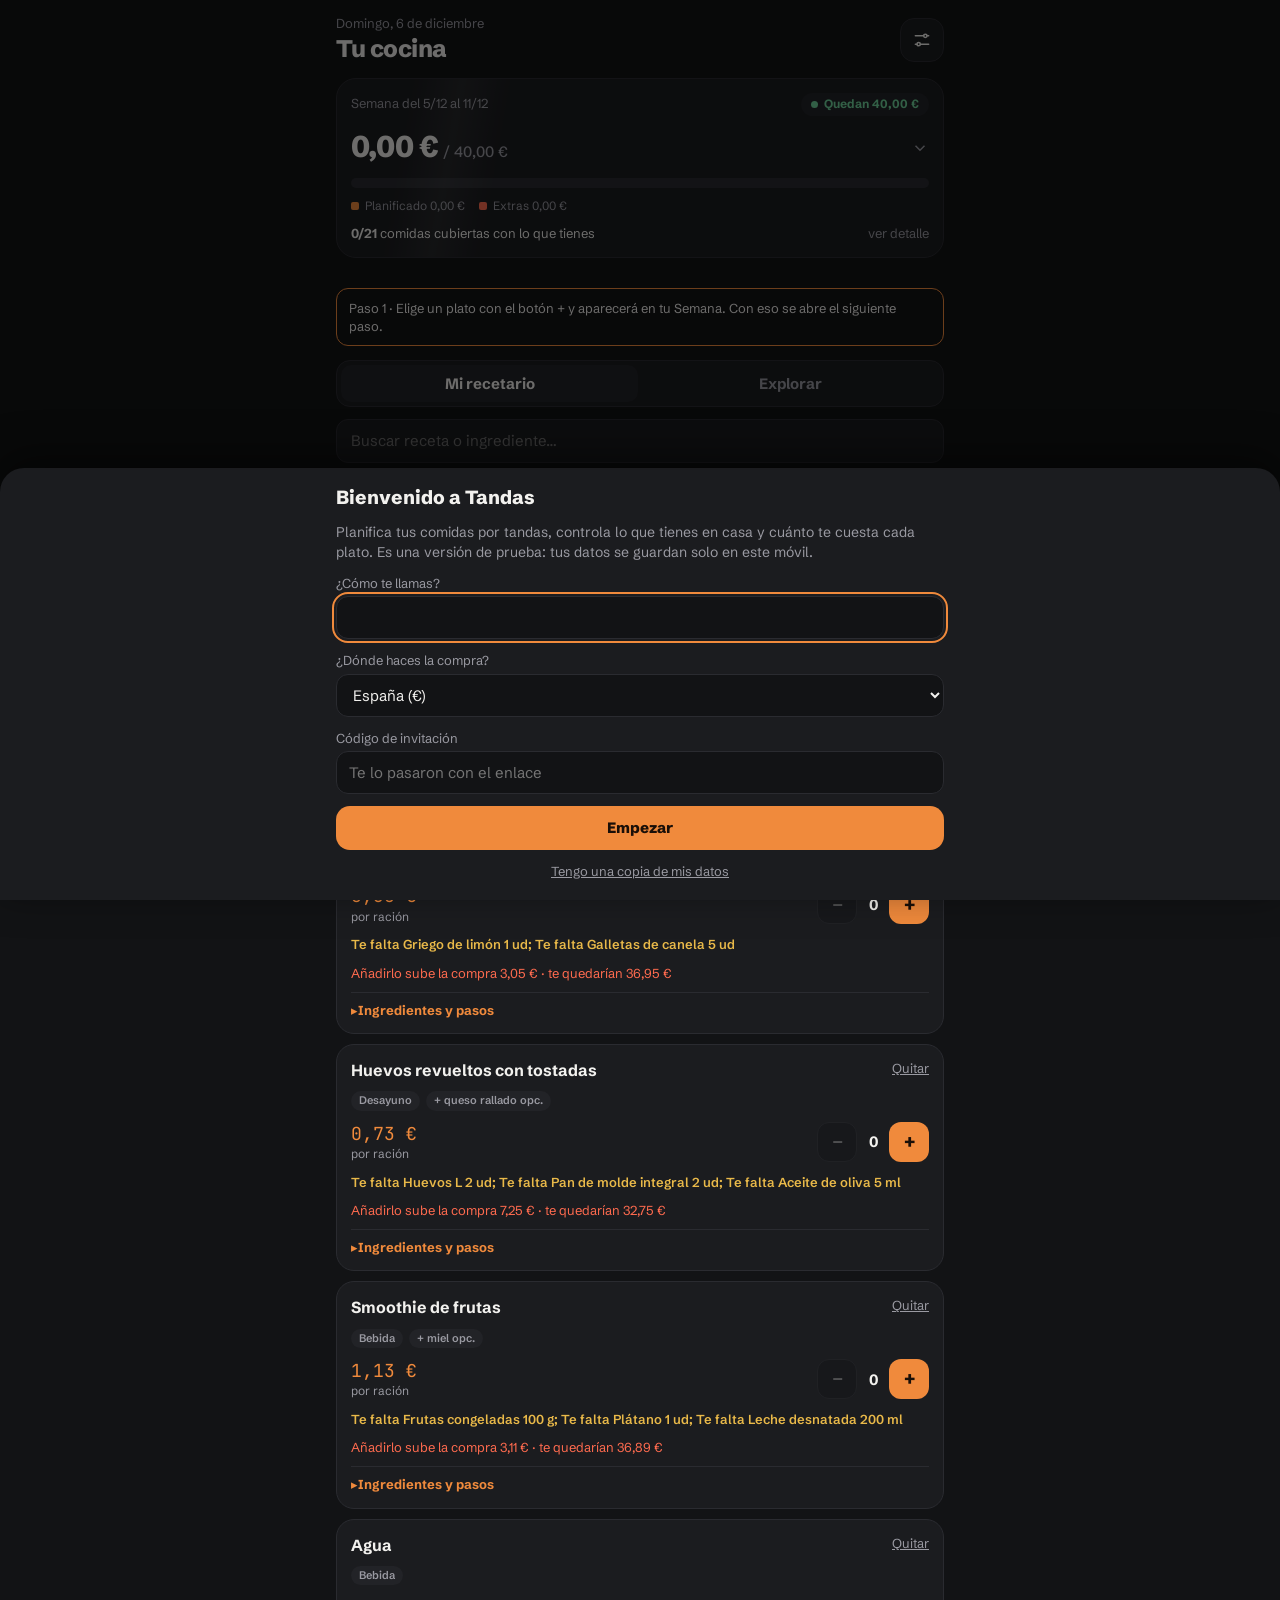
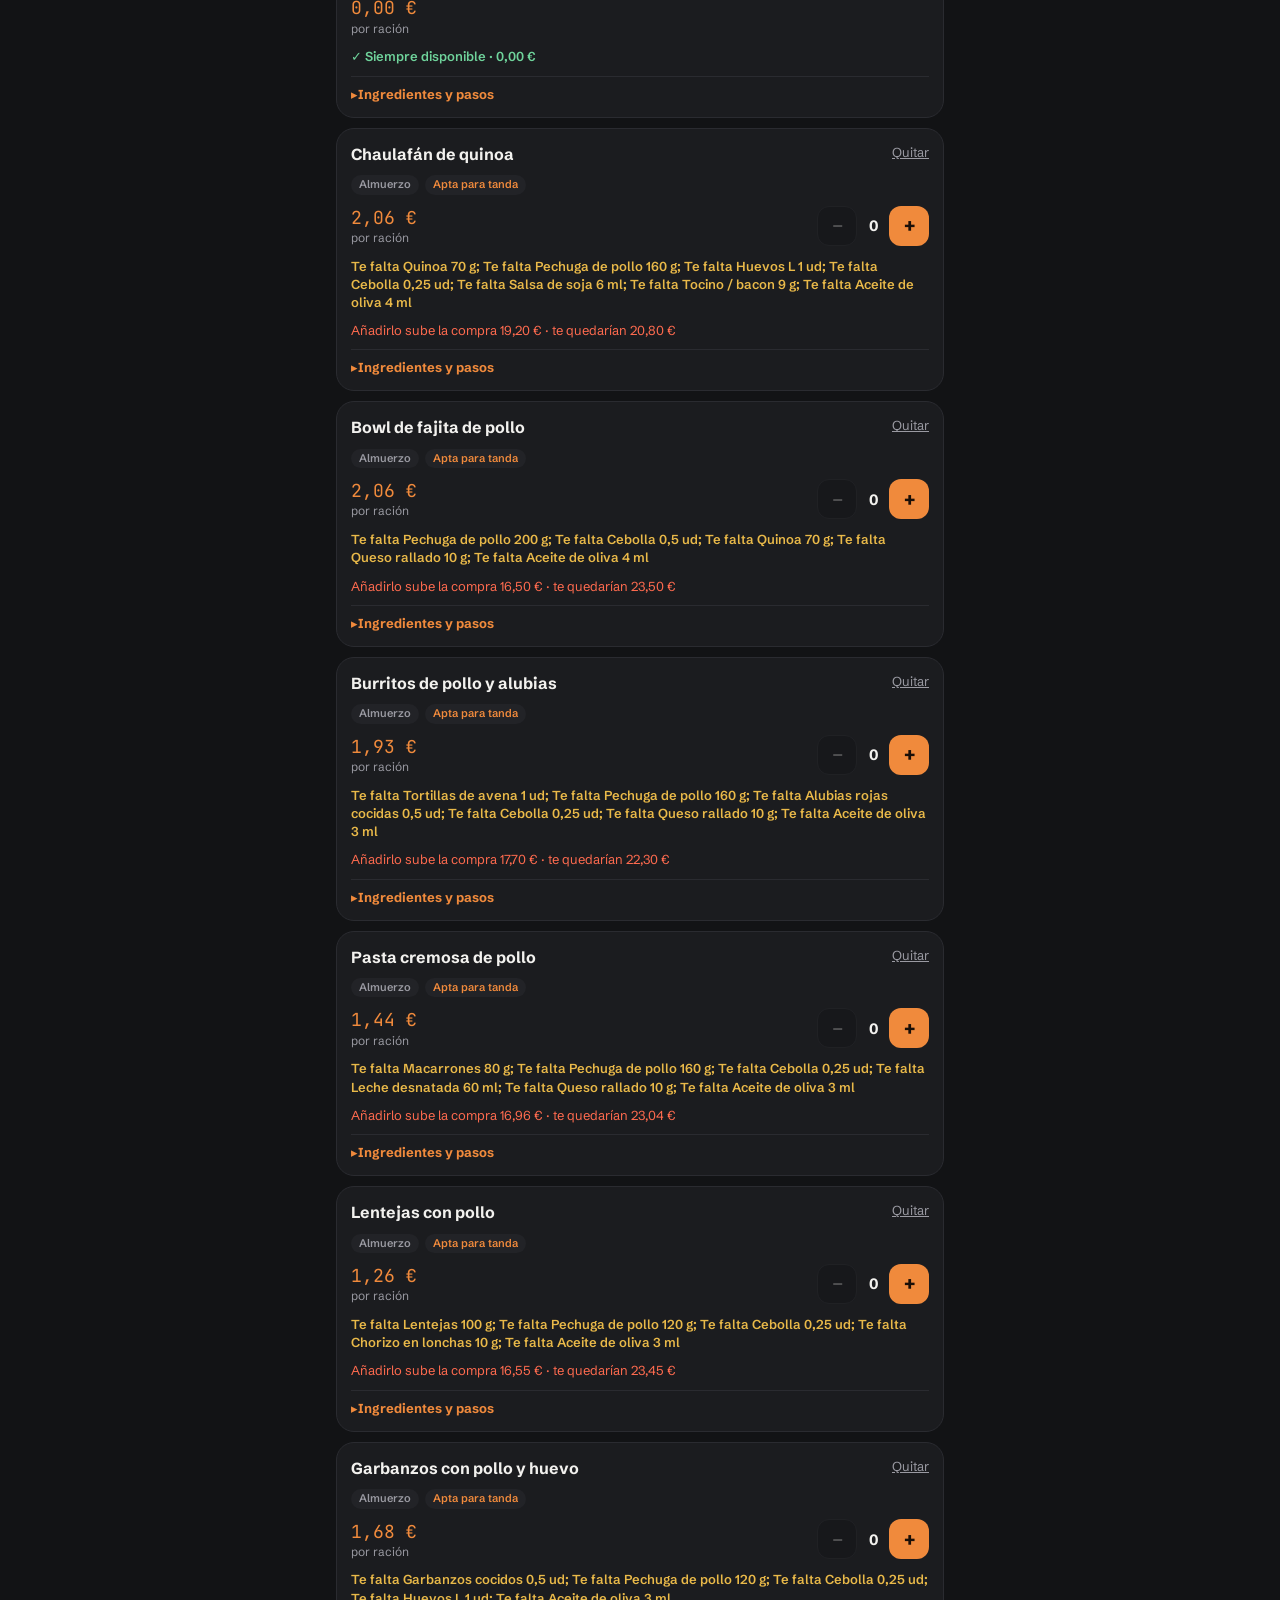
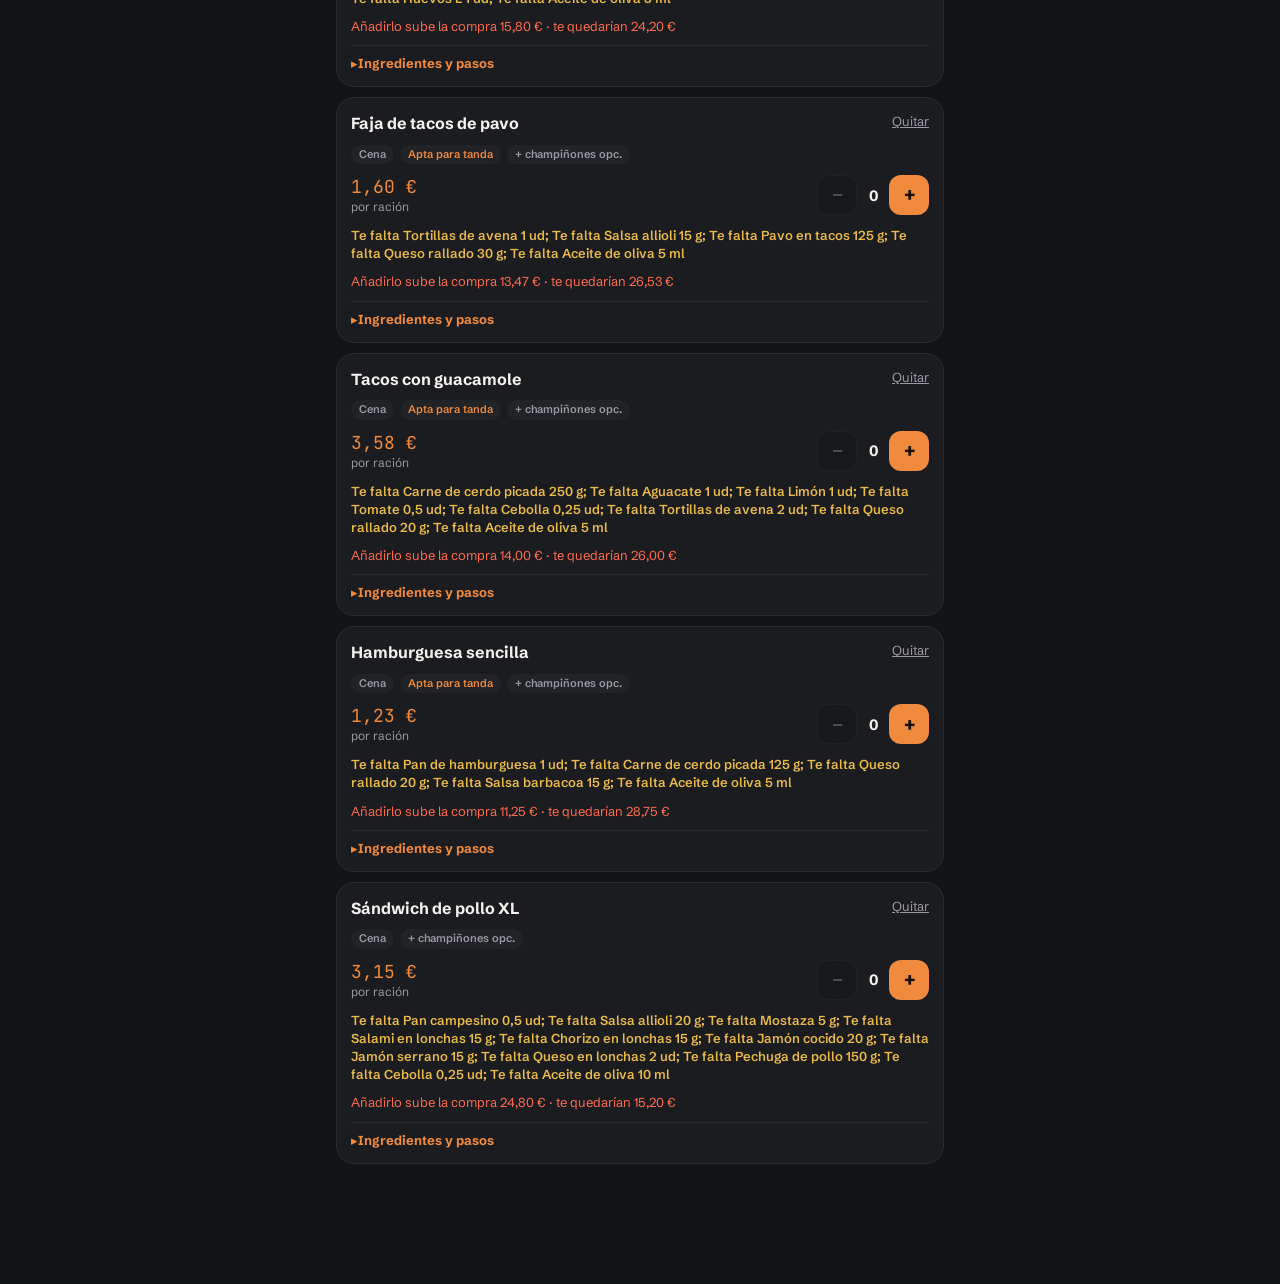
==== tandas/index.html @ aac1c245 "Tandas: niveles progresivos (Recetas+Semana, luego Lista/escáner, Despensa, snacks/asistente) y guía" ====
<!doctype html>
<html lang="es">
<head>
<meta charset="utf-8">
<meta name="viewport" content="width=device-width, initial-scale=1, viewport-fit=cover">
<meta name="theme-color" content="#121315">
<meta name="description" content="Planifica tu menú por tandas, controla tu despensa y cuánto te cuesta cada ración.">
<title>Tandas</title>
<link rel="manifest" href="manifest.webmanifest">
<link rel="icon" href="icons/icon-192.png">
<link rel="apple-touch-icon" href="icons/icon-192.png">
<link rel="preconnect" href="https://fonts.googleapis.com">
<link rel="preconnect" href="https://fonts.gstatic.com" crossorigin>
<link rel="stylesheet" href="https://fonts.googleapis.com/css2?family=Schibsted+Grotesk:wght@400;500;600;700;800&family=JetBrains+Mono:wght@500&display=swap">
<link rel="stylesheet" href="app.css">
<script>try{var t=(JSON.parse(localStorage.getItem("tandas-v1")||"{}").theme)||"grafito";document.documentElement.dataset.theme=t;}catch(e){}</script>
</head>
<body>
<header class="top">
  <div class="wrap">
    <div class="bar-head">
      <div><small id="hoy"></small><h1>Tu cocina</h1></div>
      <div class="head-actions">
        <button type="button" class="icon-btn ai" id="btn-ai" aria-label="Asistente">
          <svg viewBox="0 0 24 24" fill="none" stroke="currentColor" stroke-width="1.8" stroke-linecap="round" stroke-linejoin="round" aria-hidden="true"><path d="M12 3l1.8 4.6L18 9.4l-4.2 1.8L12 16l-1.8-4.8L6 9.4l4.2-1.8z"></path><path d="M19 15l.8 2 2 .8-2 .8-.8 2-.8-2-2-.8 2-.8z"></path></svg>
        </button>
        <button type="button" class="icon-btn" id="btn-settings" aria-label="Ajustes">
          <svg viewBox="0 0 24 24" fill="none" stroke="currentColor" stroke-width="1.8" stroke-linecap="round" aria-hidden="true"><path d="M4 7h10M18 7h2M4 17h2M10 17h10"></path><circle cx="16" cy="7" r="2"></circle><circle cx="8" cy="17" r="2"></circle></svg>
        </button>
      </div>
    </div>
    <button type="button" class="summary" id="summary" aria-expanded="false" aria-controls="details"></button>
    <div class="details" id="details" hidden></div>
  </div>
</header>

<main>
  <div class="wrap">
    <p class="guia" id="guia" hidden></p>
    <section id="v-recetas" class="view">
      <div class="segctl" role="group" aria-label="Recetario">
        <button type="button" id="seg-mine" aria-pressed="true">Mi recetario</button>
        <button type="button" id="seg-explore" aria-pressed="false">Explorar</button>
      </div>
      <input type="search" class="sel rsearch" id="rsearch" placeholder="Buscar receta o ingrediente…" aria-label="Buscar recetas" style="margin-top:12px;width:100%">
      <div class="chips" id="filters" style="margin-top:10px"></div>
      <label class="toggle" for="only-tanda" style="margin-top:8px"><input type="checkbox" id="only-tanda"> Solo aptas para tanda</label>
      <div class="list" id="recipe-list" style="margin-top:12px"></div>
    </section>

    <section id="v-semana" class="view" hidden>
      <p class="lead">Ajusta los platos de la semana. Marca «Ya lo cociné» cuando prepares una tanda y «Comí» cuando te comas una o varias raciones.</p>
      <div class="stats" style="margin-top:12px">
        <button type="button" class="stat stat-btn" id="btn-eaten" aria-expanded="false" aria-controls="eaten-panel"><span>Lo que comes <i aria-hidden="true">▾</i></span><b id="s-consumo"></b></button>
        <div class="stat"><span>Por comprar</span><b id="s-compra"></b></div>
        <div class="stat"><span>Sobra</span><b id="s-sobra"></b></div>
      </div>
      <div class="box eaten-panel" id="eaten-panel" hidden style="margin-top:8px"></div>
      <section class="card" id="snack-box" aria-label="Snacks y picoteo" style="margin-top:12px"></section>
      <div class="list" id="plan-list" style="margin-top:12px"></div>
    </section>

    <section id="v-lista" class="view" hidden>
      <p class="lead">Lo que falta para tu semana, ya descontado lo que tienes en casa y redondeado a paquetes. Márcalo al meterlo en el carro.</p>
      <div class="box" id="shop-list" style="margin-top:12px"></div>
    </section>

    <section id="v-despensa" class="view" hidden>
      <div class="segctl" role="group" aria-label="Despensa">
        <button type="button" id="seg-food" aria-pressed="true">Comida</button>
        <button type="button" id="seg-home" aria-pressed="false">Hogar</button>
      </div>
      <p class="lead" id="desp-lead" style="margin-top:12px">Lo que tienes en casa para comer.</p>
      <div class="box" id="inv-list" style="margin-top:12px"></div>
    </section>
  </div>
</main>

<nav class="nav" aria-label="Navegación principal">
  <div class="wrap">
    <button type="button" class="tab" data-view="recetas" aria-current="page"><svg viewBox="0 0 24 24" fill="none" stroke="currentColor" stroke-width="2" stroke-linecap="round" aria-hidden="true"><path d="M5 4h11a3 3 0 0 1 3 3v13H8a3 3 0 0 1-3-3z"></path><path d="M9 9h6M9 13h4"></path></svg>Recetas</button>
    <button type="button" class="tab" data-view="semana"><svg viewBox="0 0 24 24" fill="none" stroke="currentColor" stroke-width="2" stroke-linecap="round" aria-hidden="true"><rect x="4" y="5" width="16" height="15" rx="2"></rect><path d="M4 10h16M9 3v4M15 3v4"></path></svg>Semana</button>
    <button type="button" class="fab" id="btn-scan" aria-label="Escanear ticket"><svg viewBox="0 0 24 24" fill="none" stroke="currentColor" stroke-width="2" stroke-linecap="round" stroke-linejoin="round" aria-hidden="true"><path d="M4 8V5h3M17 5h3v3M20 16v3h-3M7 19H4v-3"></path><path d="M8 10h8M8 14h5"></path></svg></button>
    <button type="button" class="tab" data-view="lista"><svg viewBox="0 0 24 24" fill="none" stroke="currentColor" stroke-width="2" stroke-linecap="round" aria-hidden="true"><path d="M5 7h14l-1.5 11h-11z"></path><path d="M9 7a3 3 0 0 1 6 0"></path></svg>Lista</button>
    <button type="button" class="tab" data-view="despensa"><svg viewBox="0 0 24 24" fill="none" stroke="currentColor" stroke-width="2" stroke-linecap="round" aria-hidden="true"><rect x="4" y="4" width="16" height="16" rx="3"></rect><path d="M4 10h16M10 10v10"></path></svg>Despensa</button>
  </div>
</nav>

<dialog class="sheet" id="dlg-settings"><div class="sheet-in" id="settings-in"></div></dialog>
<dialog class="sheet" id="dlg-scan"><div class="sheet-in" id="scan-in"></div></dialog>
<dialog class="sheet" id="dlg-welcome"><div class="sheet-in" id="welcome-in"></div></dialog>
<dialog class="pop" id="dlg-pop"><div class="pop-in" id="pop-in"></div></dialog>
<dialog class="sheet" id="dlg-ai"><div class="sheet-in" id="ai-in"></div></dialog>
<input type="file" id="file-cam" accept="image/*" capture="environment" hidden>
<input type="file" id="file-gal" accept="image/*" hidden>
<input type="file" id="file-backup" hidden>

<script src="data.js"></script>
<script src="library.js"></script>
<script src="app.js"></script>
</body>
</html>
---- tandas/app.css ----
/* Tandas · tema Grafito
   Capas: cabecera fija con resumen plegable · vista activa · barra inferior con botón de escanear */
:root{
  --bg:#121315; --card:#1B1C1F; --card2:#222327; --line:#2A2B30; --ink:#F2F1EE; --muted:#9A9AA2; --dim:#6E6E76;
  --accent:#F08A3C; --accent-ink:#1A0F08; --ok:#6FD39B; --ok-bg:#16291F; --warn:#FF6B4F; --warn-bg:#2E1814;
  --mid:#E9B949; --high:#F59E42; --blue:#7AA7FF;
  --f:"Schibsted Grotesk", system-ui, -apple-system, "Segoe UI", Roboto, sans-serif;
  --mono:"JetBrains Mono", ui-monospace, Menlo, monospace;
  color-scheme:dark;
}
*{box-sizing:border-box}
html,body{margin:0;background:var(--bg);color:var(--ink);font-family:var(--f);font-size:15px;line-height:1.4;-webkit-tap-highlight-color:transparent}
body{min-height:100vh;padding-bottom:calc(96px + env(safe-area-inset-bottom,0px))}
button,input,select,textarea{font:inherit;color:inherit}
button{cursor:pointer}
:focus-visible{outline:2px solid var(--accent);outline-offset:2px}
.num{font-family:var(--mono);font-variant-numeric:tabular-nums}
h1,h2,h3,h4{margin:0;text-wrap:balance}
[hidden]{display:none!important}
.wrap{max-width:640px;margin:0 auto;padding-left:max(16px,env(safe-area-inset-left,0px));padding-right:max(16px,env(safe-area-inset-right,0px))}

/* Cabecera */
.top{position:sticky;top:0;z-index:20;background:var(--bg);padding-top:env(safe-area-inset-top,0px)}
.top .wrap{padding-block:14px 10px;display:grid;gap:12px}
.bar-head{display:flex;align-items:center;justify-content:space-between;gap:10px}
.bar-head small{display:block;color:var(--muted);font-size:13px}
.bar-head h1{font-size:24px;font-weight:800;letter-spacing:-.02em}
.icon-btn{width:44px;height:44px;border-radius:14px;border:1px solid var(--line);background:var(--card);display:inline-flex;align-items:center;justify-content:center;flex:none}
.icon-btn svg{width:20px;height:20px}
.head-actions{display:flex;gap:8px}

/* Resumen */
.summary{width:100%;text-align:left;border:1px solid var(--line);background:var(--card);border-radius:20px;padding:14px;display:grid;gap:10px;position:relative;overflow:hidden}
.summary::after{content:"";position:absolute;inset:0;background:linear-gradient(100deg,transparent 30%,rgba(255,255,255,.05) 50%,transparent 70%);background-size:220px 100%;background-repeat:no-repeat;animation:brillo 3.6s ease-in-out infinite;pointer-events:none}
@keyframes brillo{0%{background-position:-220px 0}100%{background-position:520px 0}}
.sum-row{display:flex;justify-content:space-between;align-items:baseline;gap:10px}
.sum-big{font-size:30px;font-weight:800;letter-spacing:-.03em}
.sum-big span{font-size:15px;color:var(--muted);font-weight:500;letter-spacing:0}
.pill{display:inline-flex;align-items:center;gap:6px;padding:3px 10px;border-radius:999px;font-size:12px;font-weight:700;background:var(--card2);color:var(--muted);white-space:nowrap}
.pill i{width:7px;height:7px;border-radius:50%;background:currentColor;display:inline-block}
.lv-ok{--lv:var(--ok)} .lv-mid{--lv:var(--mid)} .lv-high{--lv:var(--high)} .lv-over{--lv:var(--warn)}
.pill.lv{color:var(--lv)}
.seg{display:flex;gap:3px;height:10px;border-radius:999px;overflow:hidden;background:var(--line)}
.seg i{display:block;height:100%}
.seg i:first-child{border-radius:999px 0 0 999px}
.seg-legend{display:flex;flex-wrap:wrap;gap:4px 14px;font-size:12px;color:var(--muted)}
.seg-legend span{display:inline-flex;align-items:center;gap:6px}
.seg-legend i{width:8px;height:8px;border-radius:2px;display:inline-block}
.caret{transition:transform .2s ease;color:var(--muted)}
[aria-expanded="true"] .caret{transform:rotate(180deg)}
.details{display:grid;gap:12px;max-height:62vh;overflow:auto;padding-bottom:4px}
.panel{background:var(--card);border:1px solid var(--line);border-radius:18px;padding:14px;display:grid;gap:10px}
.panel h3{font-size:15px;font-weight:700}
.grp{display:grid;gap:2px}
.grp .gh{display:flex;justify-content:space-between;font-weight:600;border-bottom:1px solid var(--line);padding-bottom:3px}
.grp .gi{display:flex;justify-content:space-between;gap:10px;color:var(--muted);font-size:13px}
.tip{background:var(--ok-bg);border-radius:12px;padding:10px 12px;font-size:13px}
.tip.warn{background:var(--warn-bg)}
.tip b{color:var(--ink)}
.meals3{display:grid;grid-template-columns:repeat(3,minmax(0,1fr));gap:8px}
.meal{background:var(--card2);border-radius:14px;padding:10px;display:grid;gap:6px}
.meal span{font-size:12px;color:var(--muted);font-weight:600}
.meal b{font-size:20px;font-weight:800}
.meal b small{font-size:12px;color:var(--dim);font-weight:500}
.meal .ln{height:4px;border-radius:999px;background:var(--line);overflow:hidden}
.meal .ln i{display:block;height:100%}
.muted{color:var(--muted)} .small{font-size:13px}
.tk{display:flex;justify-content:space-between;align-items:center;gap:10px;font-size:14px;padding:6px 0;border-top:1px dashed var(--line)}
.tk:first-of-type{border-top:0}

/* Vistas */
main .wrap{padding-block:8px 24px;display:grid;gap:14px}
.lead{color:var(--muted);font-size:14px;margin:0}
.segctl{display:grid;grid-template-columns:1fr 1fr;background:var(--card);border:1px solid var(--line);border-radius:14px;padding:4px;gap:4px}
.segctl button{border:0;background:transparent;border-radius:10px;padding:8px;font-weight:700;color:var(--muted)}
.segctl button[aria-pressed="true"]{background:var(--card2);color:var(--ink)}
.chips{display:flex;flex-wrap:wrap;gap:6px}
.chip{border:1px solid var(--line);background:var(--card);border-radius:999px;padding:6px 12px;font-size:13px;font-weight:600;color:var(--muted)}
.chip[aria-pressed="true"]{background:var(--ink);color:var(--bg);border-color:var(--ink)}
.toggle{display:inline-flex;align-items:center;gap:8px;font-size:13px;color:var(--muted)}
.toggle input{accent-color:var(--accent);width:18px;height:18px}
.list{display:grid;gap:10px}
.card{background:var(--card);border:1px solid var(--line);border-radius:18px;padding:14px;display:grid;gap:10px;min-width:0;animation:entra .4s ease-out both}
@keyframes entra{from{opacity:0;transform:translateY(8px)}}
.card-head{display:flex;justify-content:space-between;align-items:flex-start;gap:10px}
.card h3{font-size:16px;font-weight:700}
.meta{display:flex;flex-wrap:wrap;gap:6px}
.tag{padding:2px 8px;border-radius:999px;background:var(--card2);color:var(--muted);font-size:11px;font-weight:600}
.tag.acc{color:var(--accent)}
.cost{display:flex;justify-content:space-between;align-items:center;gap:10px}
.price{font-family:var(--mono);font-size:18px;color:var(--accent)}
.price small{display:block;font-family:var(--f);font-size:12px;color:var(--muted)}
.stepper{display:inline-flex;align-items:center;gap:6px}
.stepper button{width:40px;height:40px;border-radius:12px;border:1px solid var(--line);background:var(--bg);font-size:18px}
.stepper button.plus{border:0;background:var(--accent);color:var(--accent-ink);font-weight:800}
.stepper button:disabled{opacity:.35}
.stepper b{min-width:20px;text-align:center}
.have{font-size:13px;font-weight:600;display:flex;gap:6px;align-items:flex-start}
.have.ok{color:var(--ok)}
.have.miss{color:var(--mid)}
.have b{color:var(--ink)}
.impact{font-size:13px;color:var(--warn)}
.link{border:0;background:none;color:var(--muted);text-decoration:underline;font-size:13px;padding:0}
.btn{border:0;border-radius:14px;height:44px;padding:0 16px;background:var(--accent);color:var(--accent-ink);font-weight:800;display:inline-flex;align-items:center;justify-content:center;gap:8px}
.btn.ghost{background:transparent;border:1px solid var(--line);color:var(--ink);font-weight:700}
.btn.small{height:36px;padding:0 12px;font-size:13px;border-radius:12px}
.btn.wide{width:100%}
.btn:disabled{opacity:.5}
details.how{border-top:1px solid var(--line);padding-top:8px}
details.how summary{cursor:pointer;font-weight:700;font-size:13px;color:var(--accent);list-style:none}
details.how summary::-webkit-details-marker{display:none}
details.how summary::before{content:"▸ ";display:inline-block;transition:transform .2s}
details.how[open] summary::before{transform:rotate(90deg)}
.how-body{display:grid;gap:8px;padding-top:8px;font-size:14px}
.how-body h4{font-size:13px;color:var(--muted);text-transform:uppercase;letter-spacing:.05em}
.how-body ul{list-style:none;margin:0;padding:0;display:grid;gap:2px}
.how-body ul li{display:flex;justify-content:space-between;gap:10px;border-bottom:1px dotted var(--line);padding-block:3px}
.how-body ol{margin:0;padding-left:20px;display:grid;gap:4px}
.st{font-size:11px;font-weight:700;padding:0 6px;border-radius:999px;margin-left:4px}
.st.ok{background:var(--ok-bg);color:var(--ok)} .st.miss{background:var(--warn-bg);color:var(--warn)}
.empty{border:1px dashed var(--line);border-radius:16px;padding:20px;text-align:center;color:var(--muted)}
.stats{display:grid;grid-template-columns:repeat(3,minmax(0,1fr));gap:8px}
.stat{background:var(--card);border:1px solid var(--line);border-radius:14px;padding:10px;min-width:0}
.stat span{display:block;font-size:11px;letter-spacing:.06em;text-transform:uppercase;color:var(--muted)}
.stat b{font-family:var(--mono);font-weight:500}
.row{display:grid;grid-template-columns:auto 1fr auto;gap:4px 12px;padding:12px 14px;border-top:1px dashed var(--line);align-items:start}
.row:first-child{border-top:0}
.row input[type=checkbox]{width:20px;height:20px;accent-color:var(--accent);margin-top:2px}
.row .d{font-size:12px;color:var(--muted)}
.row.done .n,.row.done .p{color:var(--dim);text-decoration:line-through}
.box{background:var(--card);border:1px solid var(--line);border-radius:18px;overflow:hidden}
.foot{display:flex;justify-content:space-between;padding:12px 14px;border-top:1px solid var(--line);font-weight:700}
.inv-g{padding:10px 14px 4px;font-size:11px;letter-spacing:.08em;text-transform:uppercase;color:var(--muted);display:flex;align-items:center;gap:6px}
.inv-g i{width:8px;height:8px;border-radius:2px}
.inv-r{display:grid;grid-template-columns:1fr auto auto;gap:8px;align-items:center;padding:8px 14px;border-top:1px dashed var(--line);font-size:14px}
.inv-r .q{display:flex;align-items:center;gap:4px;color:var(--muted);font-size:12px}
.inv-r .res{grid-column:1/-1;font-size:12px;color:var(--muted);margin-top:-4px}
input.qty,input.txt,select.sel{background:var(--bg);border:1px solid var(--line);border-radius:10px;padding:7px 9px;min-width:0}
input.qty{width:5.4em;text-align:right;font-family:var(--mono)}
.add-row{display:flex;flex-wrap:wrap;gap:8px;align-items:center;padding:12px 14px;border-bottom:1px solid var(--line)}
.add-row select{flex:1 1 160px}

/* Barra inferior */
.nav{position:fixed;left:0;right:0;bottom:0;z-index:30;background:rgba(18,19,21,.94);backdrop-filter:blur(10px);border-top:1px solid var(--line);padding-bottom:env(safe-area-inset-bottom,0px)}
.nav .wrap{display:grid;grid-template-columns:repeat(5,minmax(0,1fr));align-items:end;padding-block:8px 10px}
.nav a,.nav button.tab{display:flex;flex-direction:column;align-items:center;gap:3px;font-size:11px;font-weight:600;color:var(--dim);text-decoration:none;border:0;background:none;padding:4px 0}
.nav [aria-current="page"]{color:var(--ink)}
.nav svg{width:22px;height:22px}
.fab{justify-self:center;margin-top:-28px;width:60px;height:60px;border-radius:20px;border:0;background:var(--accent);box-shadow:0 10px 24px rgba(240,138,60,.35);display:flex;align-items:center;justify-content:center}
.fab svg{width:26px;height:26px}

/* Hojas */
dialog.sheet{border:0;padding:0;margin:auto 0 0;width:100%;max-width:100%;max-height:92vh;background:var(--card);color:var(--ink);border-radius:24px 24px 0 0;box-shadow:0 -10px 40px rgba(0,0,0,.5)}
dialog.sheet::backdrop{background:rgba(0,0,0,.55)}
dialog.sheet[open]{animation:sube .25s ease-out}
@keyframes sube{from{transform:translateY(30px);opacity:.6}}
.sheet-in{max-width:640px;margin:0 auto;padding:16px max(16px,env(safe-area-inset-left,0px)) calc(20px + env(safe-area-inset-bottom,0px));display:grid;gap:12px;max-height:92vh;overflow:auto}
.sheet-head{display:flex;justify-content:space-between;align-items:center;gap:10px}
.sheet-head h2{font-size:19px;font-weight:800}
.field{display:grid;gap:4px;font-size:13px;color:var(--muted)}
.field input,.field select{background:var(--bg);border:1px solid var(--line);border-radius:12px;padding:10px 12px;color:var(--ink);font-size:15px}
.grid2{display:grid;grid-template-columns:repeat(2,minmax(0,1fr));gap:10px}
.grid2>*,.field,.rv,.rv-grid>*{min-width:0}
.field input,.field select{width:100%;min-width:0}
dialog.sheet{overflow-x:hidden}
.rv{border:1px solid var(--line);border-radius:14px;padding:10px;display:grid;gap:8px;background:var(--bg)}
.rv .rv-top{display:flex;gap:8px;align-items:center}
.rv .rv-top input{flex:1}
.rv .rv-grid{display:grid;grid-template-columns:repeat(2,minmax(0,1fr));gap:8px}
.rv label{display:grid;gap:2px;font-size:11px;color:var(--muted)}
.rv input,.rv select{background:var(--card);border:1px solid var(--line);border-radius:10px;padding:7px 8px;color:var(--ink);min-width:0;width:100%}
.check{font-size:13px;padding:8px 10px;border-radius:10px}
.check.ok{background:var(--ok-bg);color:var(--ok)} .check.bad{background:var(--warn-bg);color:var(--warn)}
.chat{display:grid;gap:8px;align-content:start;min-height:200px;max-height:55vh;overflow:auto;padding:4px 0}
.msg{max-width:86%;padding:9px 12px;border-radius:16px;font-size:14px;white-space:pre-wrap}
.msg.u{justify-self:end;background:var(--accent);color:var(--accent-ink);border-bottom-right-radius:4px}
.msg.a{justify-self:start;background:var(--card2);border-bottom-left-radius:4px}
.msg.e{justify-self:start;background:transparent;border:1px solid var(--line);color:var(--muted);font-size:13px}
.msg.t{justify-self:start;background:transparent;border:1px dashed var(--line);color:var(--muted);font-size:12px}
.chat-in{display:flex;gap:8px}
.chat-in input{flex:1;background:var(--bg);border:1px solid var(--line);border-radius:14px;padding:12px;color:var(--ink)}
.sugs{display:flex;gap:6px;overflow-x:auto;padding-bottom:2px}
.sugs button{flex:none}
.spinner{width:18px;height:18px;border-radius:50%;border:2px solid var(--line);border-top-color:var(--accent);animation:gira .8s linear infinite;display:inline-block}
@keyframes gira{to{transform:rotate(360deg)}}
.toast{position:fixed;left:50%;transform:translateX(-50%);bottom:calc(100px + env(safe-area-inset-bottom,0px));background:var(--ink);color:var(--bg);padding:9px 16px;border-radius:999px;font-size:14px;font-weight:600;z-index:60;max-width:90vw;text-align:center}
@media (prefers-reduced-motion:reduce){*{animation:none!important;transition:none!important}}

/* Ventana de «que aproveche» */
dialog.pop{border:0;padding:0;width:min(340px,calc(100vw - 32px));background:var(--card);color:var(--ink);border-radius:24px;box-shadow:0 20px 60px rgba(0,0,0,.6)}
dialog.pop::backdrop{background:rgba(0,0,0,.55)}
dialog.pop[open]{animation:pop .3s cubic-bezier(.3,1.5,.5,1)}
@keyframes pop{from{opacity:0;transform:scale(.85)}}
.pop-in{padding:24px 20px 18px;display:grid;gap:10px;text-align:center}
.pop-in h2{margin:0;font-size:22px}
.pop-in p{margin:0}
.pop-emoji{font-size:40px;line-height:1}
.stepper.sm button{width:34px;height:34px;font-size:16px}
@media (prefers-reduced-motion:reduce){dialog.pop[open]{animation:none}}

/* ---------- Temas (versión profesional) ---------- */
.icon-btn{color:var(--ink)} .icon-btn.ai{color:var(--accent)} .fab{color:var(--accent-ink)}
:root[data-theme="confianza"]{
  --bg:#F4F6FA; --card:#FFFFFF; --card2:#EDF1F6; --line:#E1E7EF; --ink:#0F1E36; --muted:#5E6E86; --dim:#7B8AA0;
  --accent:#2E6FD8; --accent-ink:#FFFFFF; --ok:#14855A; --ok-bg:#E3F5EC; --warn:#D9473F; --warn-bg:#FCE9E7;
  --mid:#C98516; --high:#E07A1F; --blue:#1E5BB8;
  --f:"Plus Jakarta Sans", system-ui, -apple-system, "Segoe UI", Roboto, sans-serif; --mono:"Plus Jakarta Sans", system-ui, sans-serif;
  color-scheme:light;
}
:root[data-theme="fresco"]{
  --bg:#F3F6F2; --card:#FFFFFF; --card2:#E9EFEA; --line:#DCE6DF; --ink:#13261D; --muted:#5A6F64; --dim:#6E8278;
  --accent:#0F6A4B; --accent-ink:#FFFFFF; --ok:#0F6A4B; --ok-bg:#E1F0E8; --warn:#D9573A; --warn-bg:#FDE3DE;
  --mid:#C98A12; --high:#E0702F; --blue:#2F6F9F;
  --f:"Source Sans 3", system-ui, -apple-system, "Segoe UI", Roboto, sans-serif; --mono:"Sora", system-ui, sans-serif;
  color-scheme:light;
}
:root[data-theme="fresco"] h1,:root[data-theme="fresco"] h2,:root[data-theme="fresco"] h3{font-family:"Sora", var(--f)}
:root[data-theme="confianza"] dialog.sheet,:root[data-theme="fresco"] dialog.sheet{box-shadow:0 -10px 40px rgba(15,30,54,.18)}
:root[data-theme="confianza"] .card,:root[data-theme="fresco"] .card{box-shadow:0 1px 2px rgba(15,30,54,.06)}

/* Despensa: resumen y categorías */
.inv-sum{font-size:14px;color:var(--muted);margin-bottom:8px} .inv-sum b{color:var(--ink);font-size:18px}
.inv-chips{margin-bottom:12px}
.inv-g .cnt{margin-left:auto;font-family:var(--mono);font-size:12px;color:var(--muted);background:var(--card2);border-radius:999px;padding:1px 8px}
/* Especias por revisar */
.cons-box{border:1px dashed var(--mid);border-radius:14px;padding:10px 12px;margin-bottom:12px;display:grid;gap:10px}
.cons-box .gh{display:flex;justify-content:space-between;gap:8px;flex-wrap:wrap;font-weight:700}
.cons-r{display:grid;gap:8px} .cons-r .n{font-weight:600} .cons-r .d{font-size:12px;color:var(--muted)}
.cons-a{display:flex;gap:8px;flex-wrap:wrap} .cons-a .btn{height:auto;min-height:36px;padding:6px 12px;white-space:normal;text-align:left}
/* Snacks */
.snack-list{list-style:none;margin:10px 0 0;padding:0;display:grid;gap:6px;font-size:13px}
.snack-list li{display:flex;justify-content:space-between;gap:10px;border-top:1px solid var(--line);padding-top:6px}
:root[data-theme="confianza"] .fab{box-shadow:0 10px 24px rgba(46,111,216,.3)}
:root[data-theme="fresco"] .fab{box-shadow:0 10px 24px rgba(15,106,75,.3)}

/* Lo que comes: desplegable */
.stat-btn{text-align:left;cursor:pointer;color:inherit;font:inherit}
.stat-btn i{font-style:normal;display:inline-block;transition:transform .2s}
.stat-btn[aria-expanded="true"]{border-color:var(--accent)} .stat-btn[aria-expanded="true"] i{transform:rotate(180deg)}
.eaten-panel{padding:12px}
.eat-day{border-top:1px solid var(--line);padding:8px 0 4px}
.eat-dh{font-size:12px;font-weight:700;color:var(--muted);margin-bottom:4px}
.eat-r{display:grid;grid-template-columns:auto 1fr auto;gap:8px;align-items:center;padding:3px 0;font-size:14px}
.eat-r .tag{font-size:11px}
.cart-note{display:grid;gap:8px;padding:12px;border-top:1px solid var(--line)}
/* Asistente: lo que sabe de ti */
details.habits{border:1px solid var(--line);border-radius:12px;padding:8px 10px;font-size:13px}
details.habits summary{cursor:pointer;color:var(--muted);font-weight:600}
details.habits ul{list-style:none;margin:8px 0 0;padding:0;display:grid;gap:6px}
details.habits li{display:flex;justify-content:space-between;gap:10px;align-items:baseline}

/* Explorar: grupos plegables y buscador */
.rsearch{height:44px;padding:0 14px;border-radius:12px;border:1px solid var(--line);background:var(--card);color:var(--ink)}
details.rgroup{margin-top:8px}
details.rgroup>summary{display:flex;justify-content:space-between;align-items:center;cursor:pointer;font-size:17px;font-weight:800;padding:10px 4px;list-style:none}
details.rgroup>summary::-webkit-details-marker{display:none}
details.rgroup>summary::after{content:'▾';margin-left:8px;color:var(--muted);transition:transform .2s}
details.rgroup[open]>summary::after{transform:rotate(180deg)}
details.rgroup .cnt{margin-left:auto;font-family:var(--mono);font-size:12px;color:var(--muted);background:var(--card2);border-radius:999px;padding:1px 8px}
details.rgroup>article{margin-bottom:10px}
.guia{margin:12px 0 0;padding:10px 12px;border:1px solid var(--accent);border-radius:12px;font-size:13px;line-height:1.4;color:var(--ink)}
[hidden]{display:none!important}
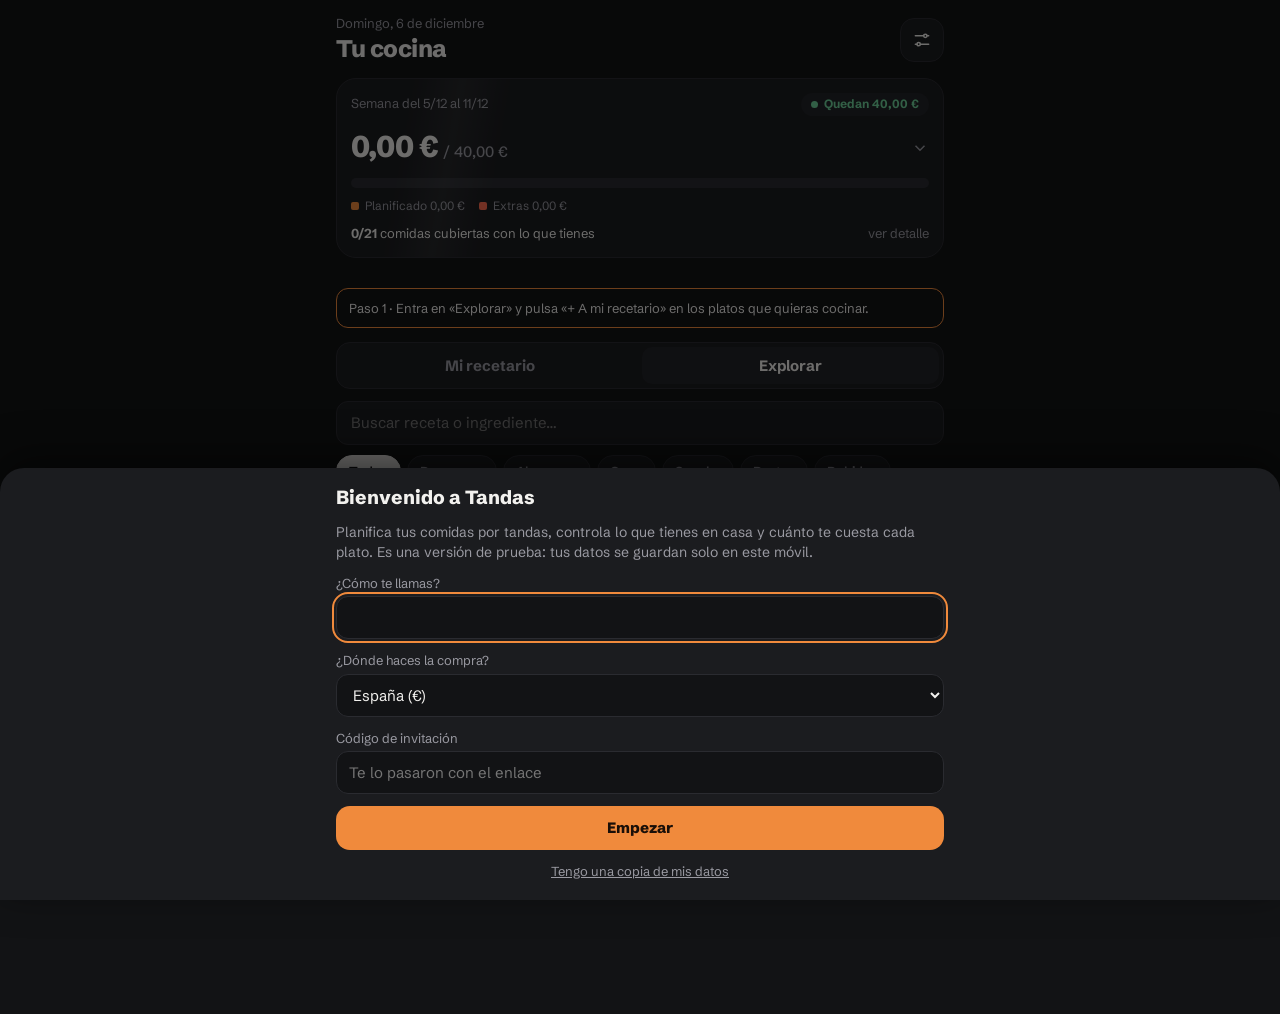
==== commit b19e2db4: "Tandas: '¿Qué cocino con lo que tengo?' en Despensa (recetas posibles + ideas con IA) Co-Authored-By" ====
--- a/tandas/index.html
+++ b/tandas/index.html
@@ -90,6 +90,7 @@
 <dialog class="sheet" id="dlg-scan"><div class="sheet-in" id="scan-in"></div></dialog>
 <dialog class="sheet" id="dlg-welcome"><div class="sheet-in" id="welcome-in"></div></dialog>
 <dialog class="pop" id="dlg-pop"><div class="pop-in" id="pop-in"></div></dialog>
+<dialog class="sheet" id="dlg-ideas"><div class="sheet-in" id="ideas-in"></div></dialog>
 <dialog class="sheet" id="dlg-ai"><div class="sheet-in" id="ai-in"></div></dialog>
 <input type="file" id="file-cam" accept="image/*" capture="environment" hidden>
 <input type="file" id="file-gal" accept="image/*" hidden>
--- a/tandas/app.css
+++ b/tandas/app.css
@@ -183,7 +183,8 @@
 .sugs button{flex:none}
 .spinner{width:18px;height:18px;border-radius:50%;border:2px solid var(--line);border-top-color:var(--accent);animation:gira .8s linear infinite;display:inline-block}
 @keyframes gira{to{transform:rotate(360deg)}}
-.toast{position:fixed;left:50%;transform:translateX(-50%);bottom:calc(100px + env(safe-area-inset-bottom,0px));background:var(--ink);color:var(--bg);padding:9px 16px;border-radius:999px;font-size:14px;font-weight:600;z-index:60;max-width:90vw;text-align:center}
+.toasts{position:fixed;left:0;right:0;top:calc(10px + env(safe-area-inset-top,0px));z-index:60;display:flex;flex-direction:column;align-items:center;gap:8px;pointer-events:none}
+.toast{background:var(--ink);color:var(--bg);padding:10px 16px;border-radius:16px;font-size:14px;font-weight:600;max-width:90vw;text-align:center;box-shadow:0 6px 20px rgba(0,0,0,.35)}
 @media (prefers-reduced-motion:reduce){*{animation:none!important;transition:none!important}}
 
 /* Ventana de «que aproveche» */
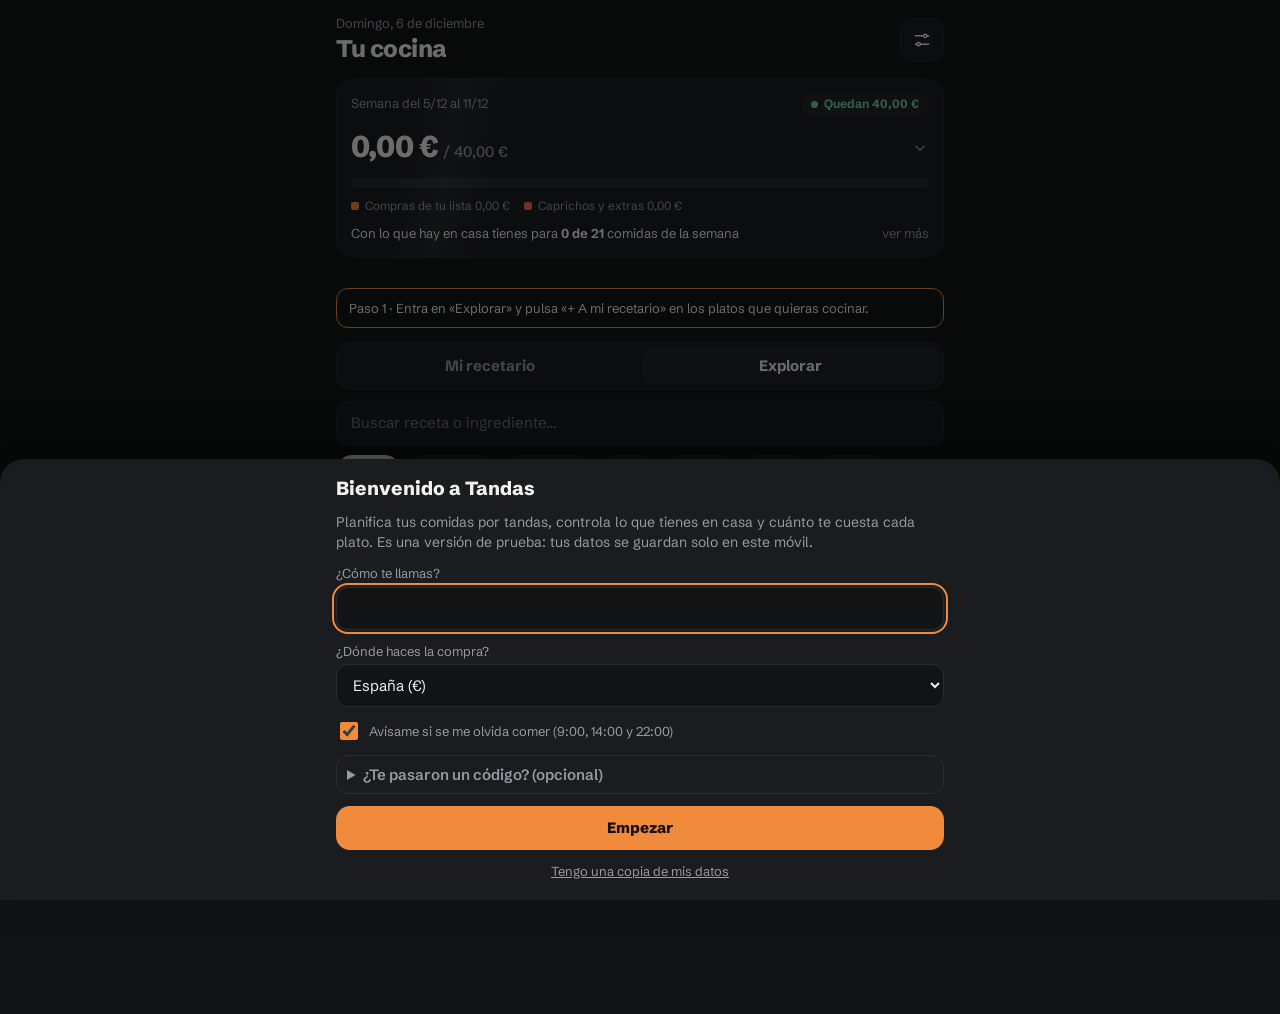
==== commit 18e741a1: "Modo principiante: guía con «Llévame», avisos agrupados, ticket con solo lo dudoso, básicos explicad" ====
--- a/tandas/index.html
+++ b/tandas/index.html
@@ -44,7 +44,7 @@
       </div>
       <input type="search" class="sel rsearch" id="rsearch" placeholder="Buscar receta o ingrediente…" aria-label="Buscar recetas" style="margin-top:12px;width:100%">
       <div class="chips" id="filters" style="margin-top:10px"></div>
-      <label class="toggle" for="only-tanda" style="margin-top:8px"><input type="checkbox" id="only-tanda"> Solo aptas para tanda</label>
+      <label class="toggle" for="only-tanda" style="margin-top:8px"><input type="checkbox" id="only-tanda"> Solo platos para varios días (cocinas una vez)</label>
       <div class="list" id="recipe-list" style="margin-top:12px"></div>
     </section>
 
@@ -52,8 +52,8 @@
       <p class="lead">Ajusta los platos de la semana. Marca «Ya lo cociné» cuando prepares una tanda y «Comí» cuando te comas una o varias raciones.</p>
       <div class="stats" style="margin-top:12px">
         <button type="button" class="stat stat-btn" id="btn-eaten" aria-expanded="false" aria-controls="eaten-panel"><span>Lo que comes <i aria-hidden="true">▾</i></span><b id="s-consumo"></b></button>
-        <div class="stat"><span>Por comprar</span><b id="s-compra"></b></div>
-        <div class="stat"><span>Sobra</span><b id="s-sobra"></b></div>
+        <div class="stat"><span>Te falta comprar</span><b id="s-compra"></b></div>
+        <div class="stat"><span>Te quedará en casa</span><b id="s-sobra"></b></div>
       </div>
       <div class="box eaten-panel" id="eaten-panel" hidden style="margin-top:8px"></div>
       <section class="card" id="snack-box" aria-label="Snacks y picoteo" style="margin-top:12px"></section>
@@ -80,7 +80,7 @@
   <div class="wrap">
     <button type="button" class="tab" data-view="recetas" aria-current="page"><svg viewBox="0 0 24 24" fill="none" stroke="currentColor" stroke-width="2" stroke-linecap="round" aria-hidden="true"><path d="M5 4h11a3 3 0 0 1 3 3v13H8a3 3 0 0 1-3-3z"></path><path d="M9 9h6M9 13h4"></path></svg>Recetas</button>
     <button type="button" class="tab" data-view="semana"><svg viewBox="0 0 24 24" fill="none" stroke="currentColor" stroke-width="2" stroke-linecap="round" aria-hidden="true"><rect x="4" y="5" width="16" height="15" rx="2"></rect><path d="M4 10h16M9 3v4M15 3v4"></path></svg>Semana</button>
-    <button type="button" class="fab" id="btn-scan" aria-label="Escanear ticket"><svg viewBox="0 0 24 24" fill="none" stroke="currentColor" stroke-width="2" stroke-linecap="round" stroke-linejoin="round" aria-hidden="true"><path d="M4 8V5h3M17 5h3v3M20 16v3h-3M7 19H4v-3"></path><path d="M8 10h8M8 14h5"></path></svg></button>
+    <button type="button" class="fab" id="btn-scan" aria-label="Escanear ticket de la compra"><svg viewBox="0 0 24 24" fill="none" stroke="currentColor" stroke-width="2" stroke-linecap="round" stroke-linejoin="round" aria-hidden="true"><path d="M4 8V5h3M17 5h3v3M20 16v3h-3M7 19H4v-3"></path><path d="M8 10h8M8 14h5"></path></svg><span class="fab-l">Ticket</span></button>
     <button type="button" class="tab" data-view="lista"><svg viewBox="0 0 24 24" fill="none" stroke="currentColor" stroke-width="2" stroke-linecap="round" aria-hidden="true"><path d="M5 7h14l-1.5 11h-11z"></path><path d="M9 7a3 3 0 0 1 6 0"></path></svg>Lista</button>
     <button type="button" class="tab" data-view="despensa"><svg viewBox="0 0 24 24" fill="none" stroke="currentColor" stroke-width="2" stroke-linecap="round" aria-hidden="true"><rect x="4" y="4" width="16" height="16" rx="3"></rect><path d="M4 10h16M10 10v10"></path></svg>Despensa</button>
   </div>
--- a/tandas/app.css
+++ b/tandas/app.css
@@ -261,3 +261,22 @@
 details.rgroup>article{margin-bottom:10px}
 .guia{margin:12px 0 0;padding:10px 12px;border:1px solid var(--accent);border-radius:12px;font-size:13px;line-height:1.4;color:var(--ink)}
 [hidden]{display:none!important}
+
+/* ---------- Modo principiante: más claro ---------- */
+.fab{flex-direction:column;gap:0}
+.fab .fab-l{font-size:10px;font-weight:800;color:var(--accent-ink);line-height:1;margin-top:1px}
+.fab svg{width:22px;height:22px}
+.guia{display:flex;gap:10px;align-items:center;justify-content:space-between}
+.guia .btn{flex:none}
+details.misslist>summary{cursor:pointer;list-style:none;font-weight:600}
+details.misslist>summary::-webkit-details-marker{display:none}
+details.misslist ul{margin:6px 0 0;padding-left:18px;display:grid;gap:2px}
+.row .basic{grid-column:1/-1;display:flex;gap:8px;align-items:center;justify-content:space-between;flex-wrap:wrap;font-size:12px;color:var(--muted);background:var(--card2);border-radius:10px;padding:6px 8px;margin-top:4px}
+.rv-mini{display:grid;grid-template-columns:auto 1fr auto auto;gap:10px;align-items:center;padding:10px 12px;border:1px solid var(--line);border-radius:12px}
+.rv-mini .ok{color:var(--ok);font-weight:800}
+.rv-mini .t{display:grid;min-width:0}.rv-mini .t b{white-space:nowrap;overflow:hidden;text-overflow:ellipsis}
+.rv-mini small{color:var(--muted);font-size:12px}
+.rv-attn{border-color:var(--mid)!important}
+details.adv{border:1px solid var(--line);border-radius:12px;padding:8px 10px}
+details.adv>summary{cursor:pointer;font-weight:600;color:var(--muted)}
+details.adv[open]{display:grid;gap:10px}
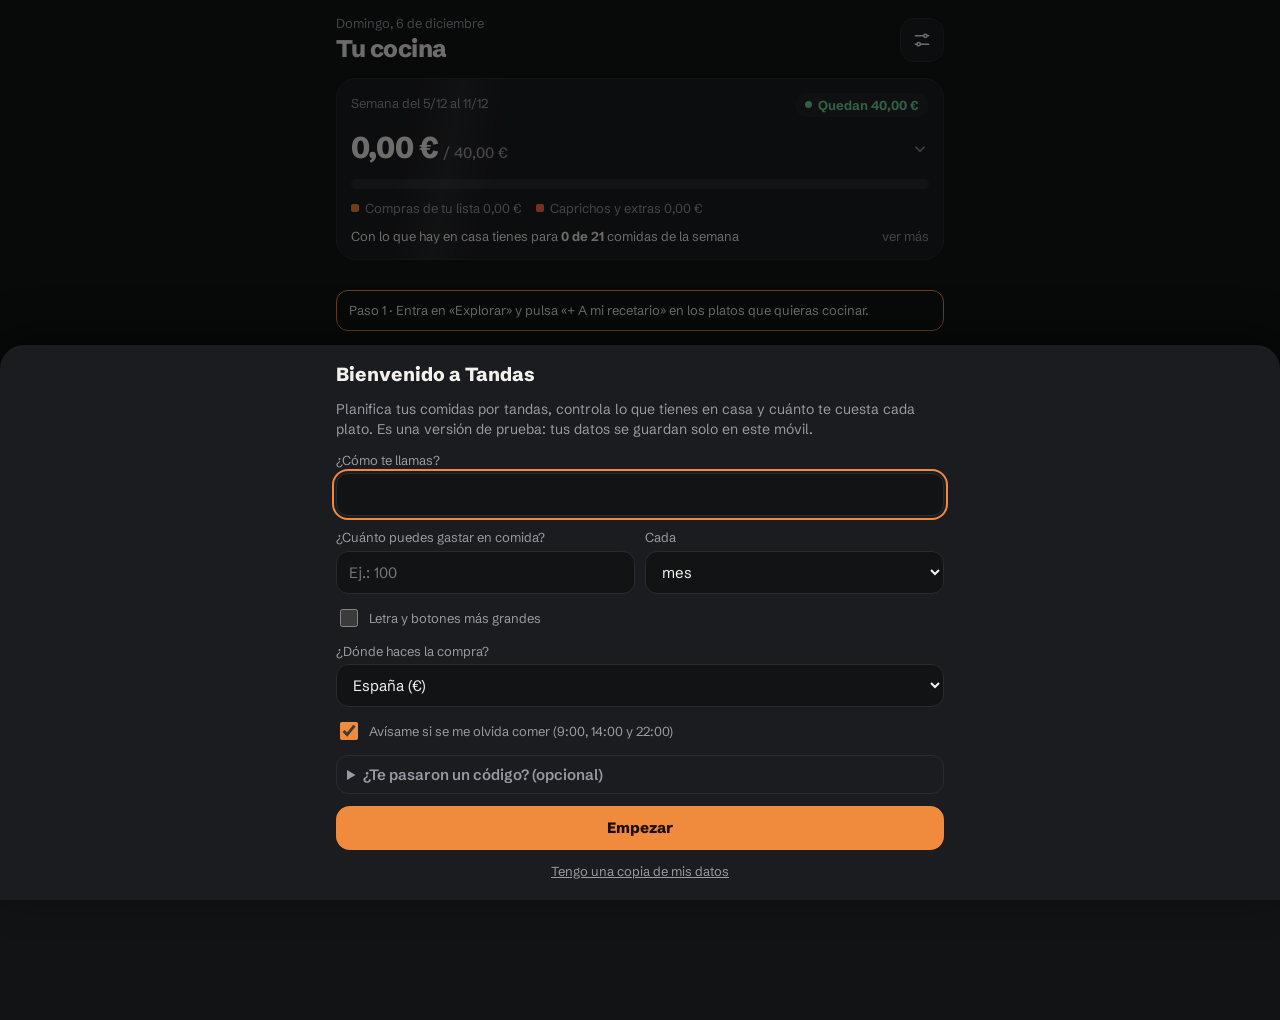
==== commit cffeddae: "Tandas 2.8.2: «Te falta comprar» lleva a la Lista con confirmación Co-Authored-By: Claude Opus 5.5 <" ====
--- a/tandas/index.html
+++ b/tandas/index.html
@@ -52,7 +52,7 @@
       <p class="lead">Ajusta los platos de la semana. Marca «Ya lo cociné» cuando prepares una tanda y «Comí» cuando te comas una o varias raciones.</p>
       <div class="stats" style="margin-top:12px">
         <button type="button" class="stat stat-btn" id="btn-eaten" aria-expanded="false" aria-controls="eaten-panel"><span>Lo que comes <i aria-hidden="true">▾</i></span><b id="s-consumo"></b></button>
-        <div class="stat"><span>Te falta comprar</span><b id="s-compra"></b></div>
+        <button type="button" class="stat stat-btn" id="btn-compra"><span>Te falta comprar <i aria-hidden="true">›</i></span><b id="s-compra"></b></button>
         <div class="stat"><span>Te quedará en casa</span><b id="s-sobra"></b></div>
       </div>
       <div class="box eaten-panel" id="eaten-panel" hidden style="margin-top:8px"></div>
--- a/tandas/app.css
+++ b/tandas/app.css
@@ -280,3 +280,40 @@
 details.adv{border:1px solid var(--line);border-radius:12px;padding:8px 10px}
 details.adv>summary{cursor:pointer;font-weight:600;color:var(--muted)}
 details.adv[open]{display:grid;gap:10px}
+
+/* Dibujo del plato y medidas de cocina */
+.card-head.with-art{display:flex;align-items:center;gap:12px}
+.card-head.with-art h3{flex:1;min-width:0}
+.dish{flex:none;position:relative;width:56px;height:56px;border-radius:50%;background:radial-gradient(circle at 50% 50%,#fff 0 52%,color-mix(in srgb,var(--dish) 35%,#fff) 53% 64%,var(--dish) 65%);box-shadow:0 3px 10px rgba(0,0,0,.25),inset 0 0 0 2px rgba(255,255,255,.35);display:grid;place-items:center}
+.dish .d1{font-size:28px;line-height:1;filter:drop-shadow(0 1px 1px rgba(0,0,0,.2))}
+.dish .d2{position:absolute;right:-4px;bottom:-4px;font-size:18px;line-height:1;background:var(--card);border-radius:50%;padding:2px;box-shadow:0 1px 4px rgba(0,0,0,.25)}
+.how .num .km{display:block;font-size:12px;color:var(--accent);font-weight:700;text-align:right}
+
+/* Historial mensual */
+details.months>summary{display:flex;justify-content:space-between;align-items:center;cursor:pointer;list-style:none}
+details.months>summary::-webkit-details-marker{display:none}
+details.months[open]>summary{margin-bottom:8px}
+.mrow{border-top:1px solid var(--line);padding:8px 0;display:grid;gap:4px}
+.mrow .mh{display:flex;justify-content:space-between;gap:8px}
+.mbar{display:flex;height:8px;border-radius:99px;overflow:hidden;background:var(--card2)}
+.ok-t{color:var(--ok)} .bad-t{color:var(--warn)}
+
+/* Letra grande y accesibilidad */
+:root.big main,:root.big .sheet-in,:root.big .pop-in{zoom:1.15}
+:root.big .top{position:relative}
+:root.big .top h1,:root.big .top .date{zoom:1.1}
+:root.big .nav a,:root.big .nav button.tab{font-size:13px}
+:root.big .nav svg{width:25px;height:25px}
+:root.big .chip{min-height:40px}
+:root.big .toast{font-size:16px}
+.chip{min-height:36px}
+.toast{cursor:pointer}
+.warn-t{color:var(--warn)!important;font-weight:700}
+.gloss{margin-top:8px;padding:8px 10px;border-radius:10px;background:var(--card2);font-size:13px;display:grid;gap:3px}
+.seg-legend span,.pill{font-size:13px}
+
+.fit{border:1px solid var(--warn);border-radius:14px;padding:10px 12px;margin:0 0 12px;display:grid;gap:8px}
+.fit .btn{height:auto;min-height:40px;white-space:normal;text-align:left;padding:8px 12px}
+.quick{border-top:1px solid var(--line);padding-top:10px;display:grid;gap:6px}
+
+.inv-qbox{display:contents}.inv-env{display:flex;flex-direction:column;gap:2px;color:var(--mid)}.inv-env .qty{width:90px}
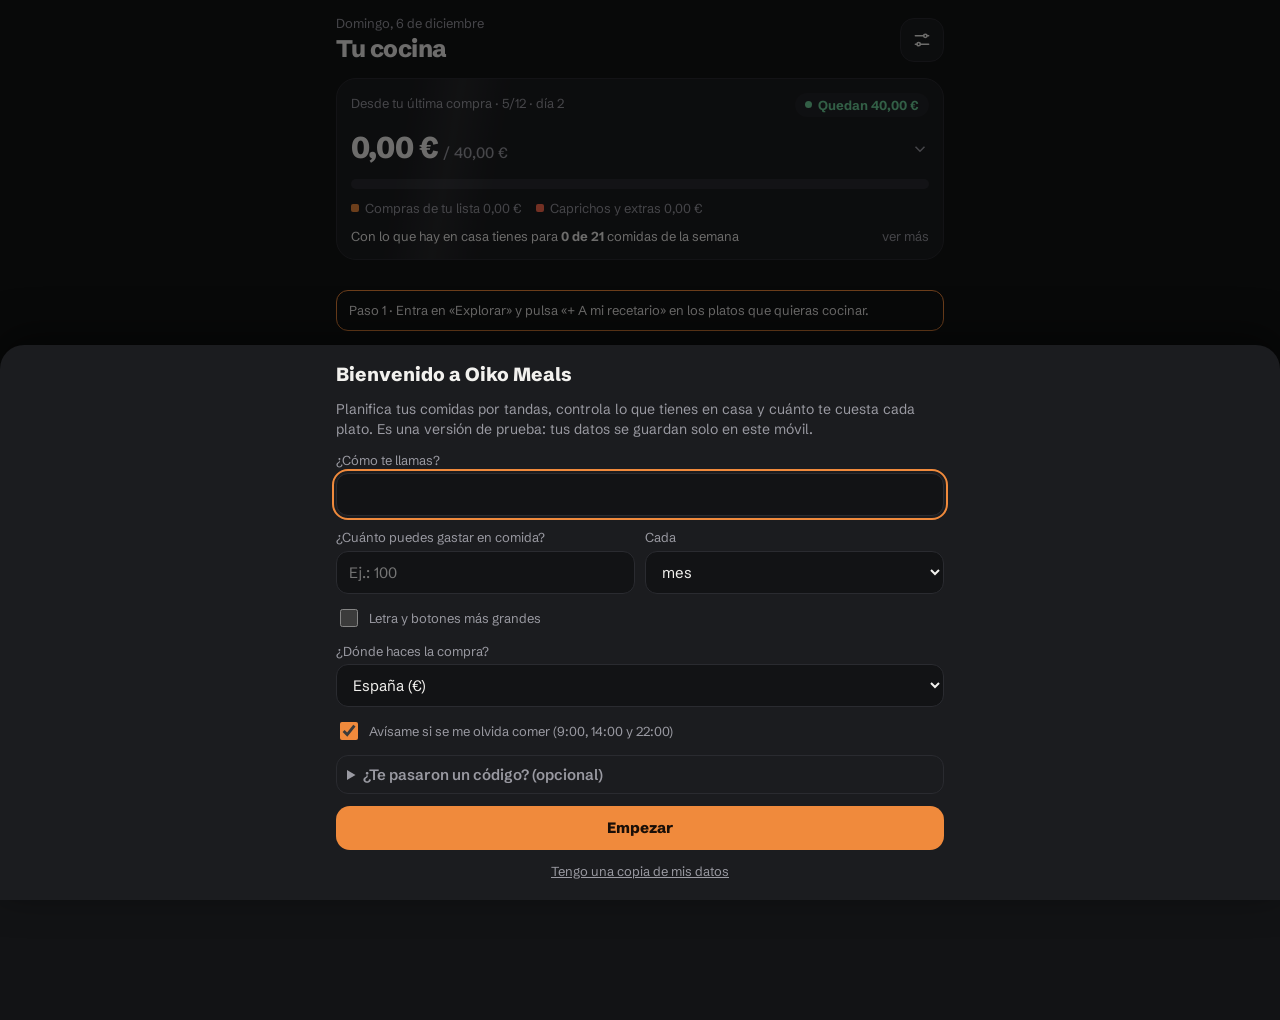
==== commit 8002ad6d: "v2.10.1: la app pasa a llamarse Oiko Meals (solo nombre visible: título, instalación, bienvenida, as" ====
--- a/tandas/index.html
+++ b/tandas/index.html
@@ -5,7 +5,7 @@
 <meta name="viewport" content="width=device-width, initial-scale=1, viewport-fit=cover">
 <meta name="theme-color" content="#121315">
 <meta name="description" content="Planifica tu menú por tandas, controla tu despensa y cuánto te cuesta cada ración.">
-<title>Tandas</title>
+<title>Oiko Meals</title>
 <link rel="manifest" href="manifest.webmanifest">
 <link rel="icon" href="icons/icon-192.png">
 <link rel="apple-touch-icon" href="icons/icon-192.png">
--- a/tandas/app.css
+++ b/tandas/app.css
@@ -290,9 +290,9 @@
 .how .num .km{display:block;font-size:12px;color:var(--accent);font-weight:700;text-align:right}
 
 /* Historial mensual */
-details.months>summary{display:flex;justify-content:space-between;align-items:center;cursor:pointer;list-style:none}
-details.months>summary::-webkit-details-marker{display:none}
-details.months[open]>summary{margin-bottom:8px}
+details.months>summary,details.tkall>summary{display:flex;justify-content:space-between;align-items:center;cursor:pointer;list-style:none}
+details.months>summary::-webkit-details-marker,details.tkall>summary::-webkit-details-marker{display:none}
+details.months[open]>summary,details.tkall[open]>summary{margin-bottom:8px}
 .mrow{border-top:1px solid var(--line);padding:8px 0;display:grid;gap:4px}
 .mrow .mh{display:flex;justify-content:space-between;gap:8px}
 .mbar{display:flex;height:8px;border-radius:99px;overflow:hidden;background:var(--card2)}
@@ -317,3 +317,14 @@
 .quick{border-top:1px solid var(--line);padding-top:10px;display:grid;gap:6px}
 
 .inv-qbox{display:contents}.inv-env{display:flex;flex-direction:column;gap:2px;color:var(--mid)}.inv-env .qty{width:90px}
+/* Detalle de ticket */
+.tk-open{text-align:left;font-size:14px}
+.tk-det{padding:4px 0 10px 14px;border-left:2px solid var(--line);margin:0 0 6px 4px;display:grid;gap:6px}
+.tkl{padding:4px 0;border-top:1px dashed var(--line)}
+.tkl-h{display:flex;justify-content:space-between;gap:10px;font-size:14px}
+.tk-iva{border-collapse:collapse;font-size:12px;width:100%}.tk-iva th,.tk-iva td{text-align:left;padding:2px 6px 2px 0}.tk-iva td:nth-child(n+2),.tk-iva th:nth-child(n+2){text-align:right}
+.tkf{display:grid;gap:8px;margin-top:6px;padding:10px;border:1px solid var(--line);border-radius:12px}
+.receipt{background:var(--card,#fff);border:1px dashed var(--line);border-left:2px solid var(--line);border-radius:10px;padding:10px 12px;font-variant-numeric:tabular-nums}
+.rc-h{font-size:13px;line-height:1.35;text-align:center;padding-bottom:6px}
+.rc-total{display:flex;justify-content:space-between;font-weight:700;border-top:2px solid var(--line);padding-top:6px;margin-top:4px}
+.tk-mes{padding:10px 0 2px}
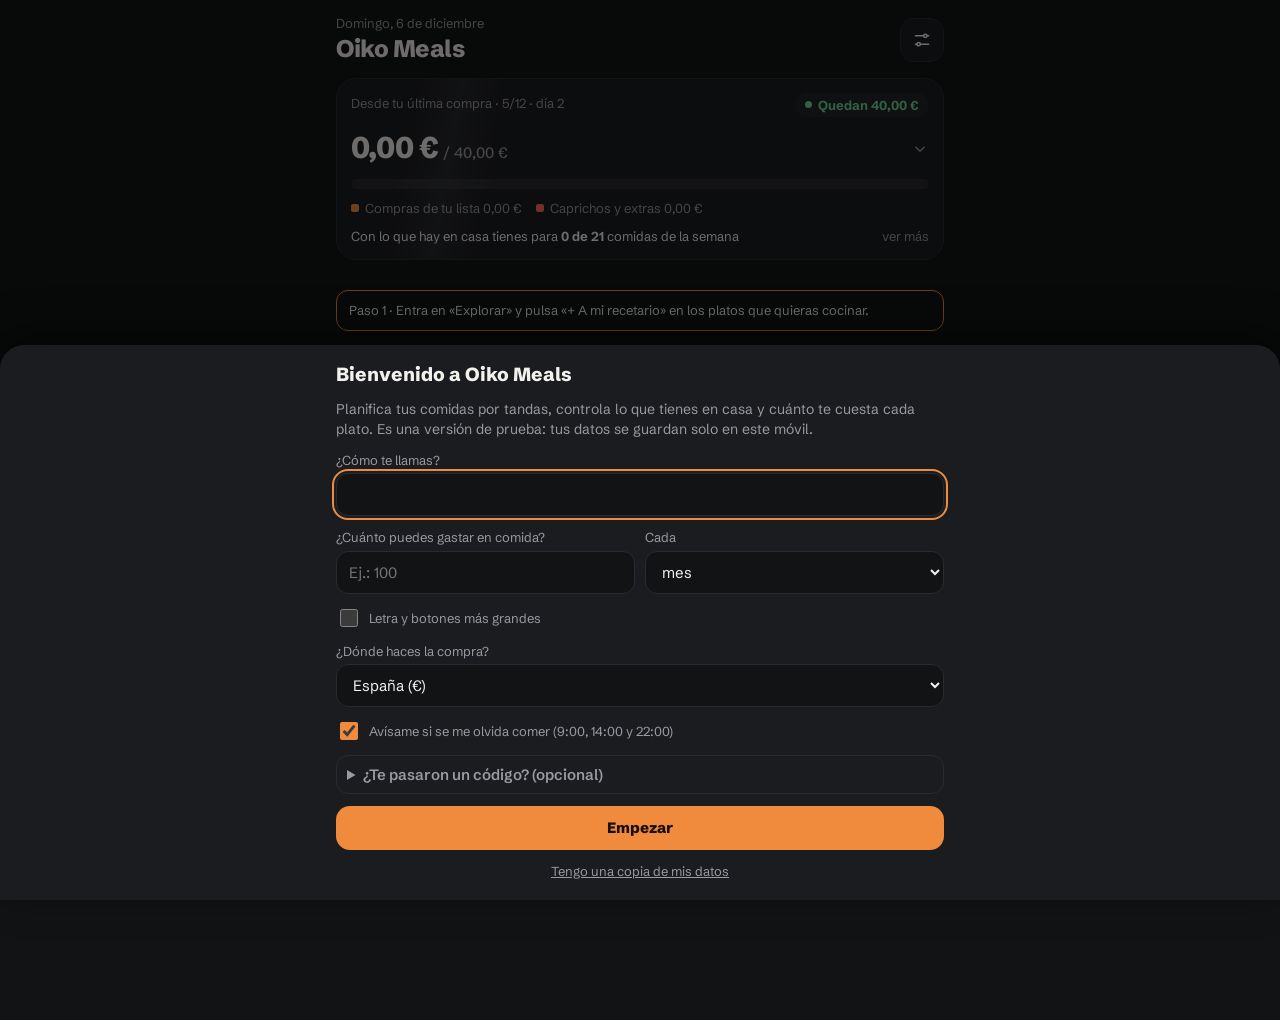
==== commit 18c3f258: "v2.10.2: la cabecera muestra Oiko Meals; prueba de cabecera Co-Authored-By: Claude Sonnet 5.5 <norep" ====
--- a/tandas/index.html
+++ b/tandas/index.html
@@ -19,7 +19,7 @@
 <header class="top">
   <div class="wrap">
     <div class="bar-head">
-      <div><small id="hoy"></small><h1>Tu cocina</h1></div>
+      <div><small id="hoy"></small><h1>Oiko Meals</h1></div>
       <div class="head-actions">
         <button type="button" class="icon-btn ai" id="btn-ai" aria-label="Asistente">
           <svg viewBox="0 0 24 24" fill="none" stroke="currentColor" stroke-width="1.8" stroke-linecap="round" stroke-linejoin="round" aria-hidden="true"><path d="M12 3l1.8 4.6L18 9.4l-4.2 1.8L12 16l-1.8-4.8L6 9.4l4.2-1.8z"></path><path d="M19 15l.8 2 2 .8-2 .8-.8 2-.8-2-2-.8 2-.8z"></path></svg>
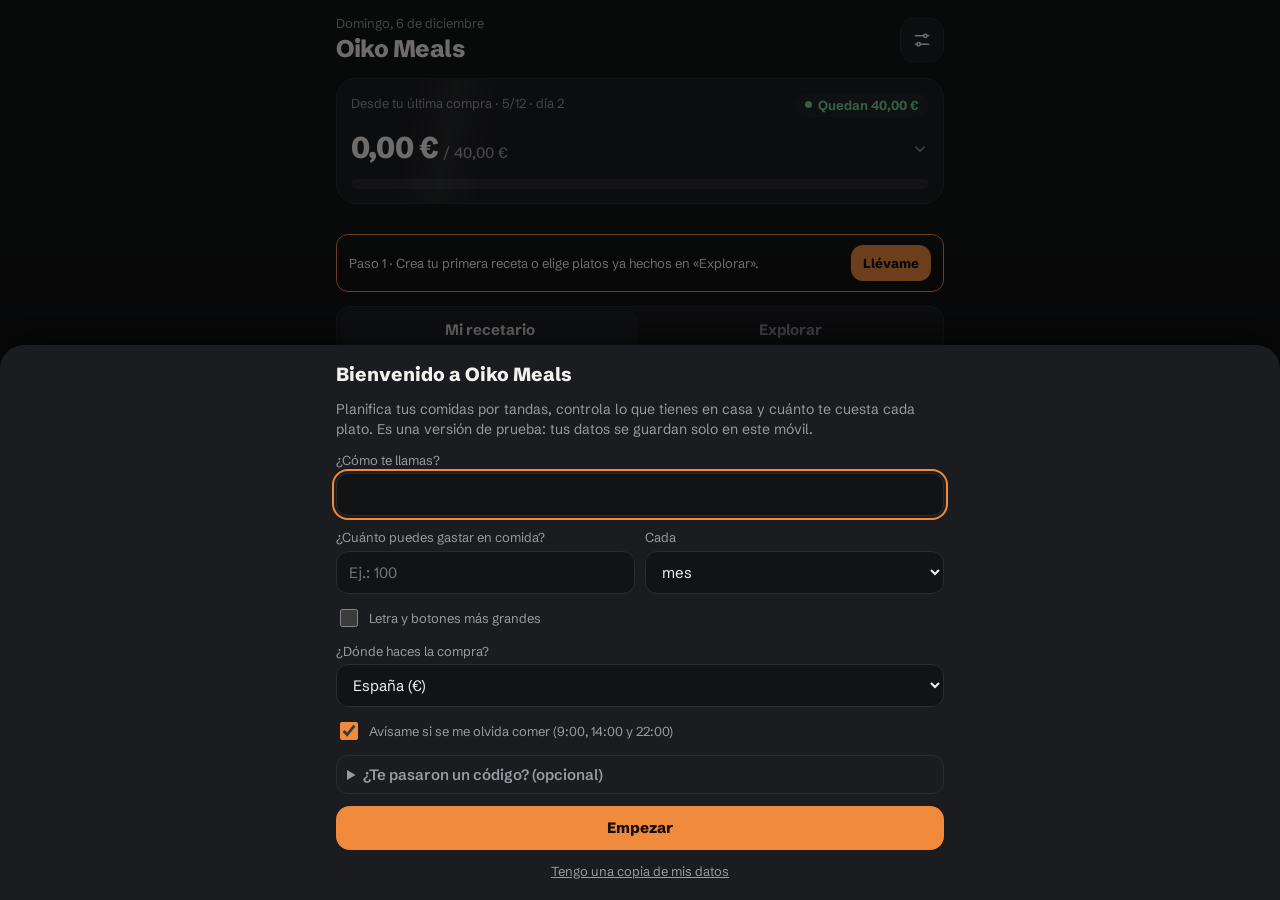
==== commit ad1b0ae8: "v2.11 (versión de prueba, sin publicar): recetas propias (crear, editar, borrar, primero en Mi recet" ====
--- a/tandas/index.html
+++ b/tandas/index.html
@@ -70,6 +70,7 @@
         <button type="button" id="seg-food" aria-pressed="true">Comida</button>
         <button type="button" id="seg-home" aria-pressed="false">Hogar</button>
       </div>
+      <div class="inv-top"><input type="search" class="sel rsearch" id="isearch" placeholder="Buscar en tu despensa…" aria-label="Buscar en la despensa"><button type="button" class="btn" id="btn-inv-add">＋ Añadir</button></div>
       <p class="lead" id="desp-lead" style="margin-top:12px">Lo que tienes en casa para comer.</p>
       <div class="box" id="inv-list" style="margin-top:12px"></div>
     </section>
@@ -91,6 +92,7 @@
 <dialog class="sheet" id="dlg-welcome"><div class="sheet-in" id="welcome-in"></div></dialog>
 <dialog class="pop" id="dlg-pop"><div class="pop-in" id="pop-in"></div></dialog>
 <dialog class="sheet" id="dlg-ideas"><div class="sheet-in" id="ideas-in"></div></dialog>
+<dialog class="sheet" id="dlg-form"><div class="sheet-in" id="form-in"></div></dialog>
 <dialog class="sheet" id="dlg-ai"><div class="sheet-in" id="ai-in"></div></dialog>
 <input type="file" id="file-cam" accept="image/*" capture="environment" hidden>
 <input type="file" id="file-gal" accept="image/*" hidden>
--- a/tandas/app.css
+++ b/tandas/app.css
@@ -328,3 +328,22 @@
 .rc-h{font-size:13px;line-height:1.35;text-align:center;padding-bottom:6px}
 .rc-total{display:flex;justify-content:space-between;font-weight:700;border-top:2px solid var(--line);padding-top:6px;margin-top:4px}
 .tk-mes{padding:10px 0 2px}
+
+/* Buscador de la despensa, receta propia y «Añadir a la despensa» */
+.inv-top{display:grid;grid-template-columns:minmax(0,1fr) auto;gap:8px;margin-top:12px}.inv-top .rsearch{width:100%;min-width:0}.inv-top .btn{height:44px;padding:0 14px;border-radius:12px;white-space:nowrap}
+.field textarea,textarea.ta{background:var(--bg);border:1px solid var(--line);border-radius:12px;padding:10px 12px;color:var(--ink);font-size:15px;width:100%;resize:vertical;min-height:88px}
+.field>span{font-weight:400}
+#rc-ings,#ia-rows{display:grid;gap:8px;margin:2px 0 4px}
+.rc-ing{display:grid;grid-template-columns:minmax(0,1fr) 62px 56px 24px;gap:6px;align-items:center}
+.rc-ing input.sel,.ia-r input.sel{background:var(--bg);border:1px solid var(--line);border-radius:10px;padding:7px 9px;min-width:0}.rc-ing .qty{padding:7px 6px;text-align:right}.rc-ing select.sel{padding:7px 4px}
+.rc-ing .sel,.rc-ing .qty,.ia-r .sel,.ia-r .qty{height:40px;color:var(--ink);font-size:15px;width:100%}
+.rc-ing .rc-u{display:block;text-align:center}.rc-x{text-decoration:none;font-size:16px;height:40px;width:24px}
+.rc-new{grid-column:1/-1}.rc-new:empty{display:none}.rc-price{display:inline-flex;align-items:center;gap:6px;margin-top:4px}.rc-price .qty{width:70px;height:34px}
+.ia-r{display:grid;grid-template-columns:minmax(0,1fr) auto 24px;gap:6px 6px;align-items:center;padding:10px;border:1px solid var(--line);border-radius:12px}
+.ia-name{font-size:15px}.ia-q{display:flex;align-items:center;gap:6px}.ia-q .qty{width:68px;padding:7px 6px;text-align:right}.ia-q .sel{width:58px;padding:7px 4px}.ia-q>.small{min-width:22px}
+.ia-r>.tag,.ia-r>.ia-cat{grid-column:1/-1;justify-self:start}.ia-cat{display:flex;gap:8px;align-items:center;width:100%}.ia-cat .sel{flex:1 1 auto;min-width:0}
+.empty .btn{display:flex;margin-left:auto;margin-right:auto}
+/* Cabecera compacta: el desglose se ve al desplegar; filtros en una sola fila deslizable */
+.summary[aria-expanded="false"] .seg-legend,.summary[aria-expanded="false"] .sum-row.small{display:none}
+#filters,.inv-chips{flex-wrap:nowrap;overflow-x:auto;scrollbar-width:none;max-width:100%;min-width:0}.view,#inv-list{min-width:0;max-width:100%}#filters::-webkit-scrollbar,.inv-chips::-webkit-scrollbar{display:none}
+#filters .chip,.inv-chips .chip{flex:none;white-space:nowrap}
